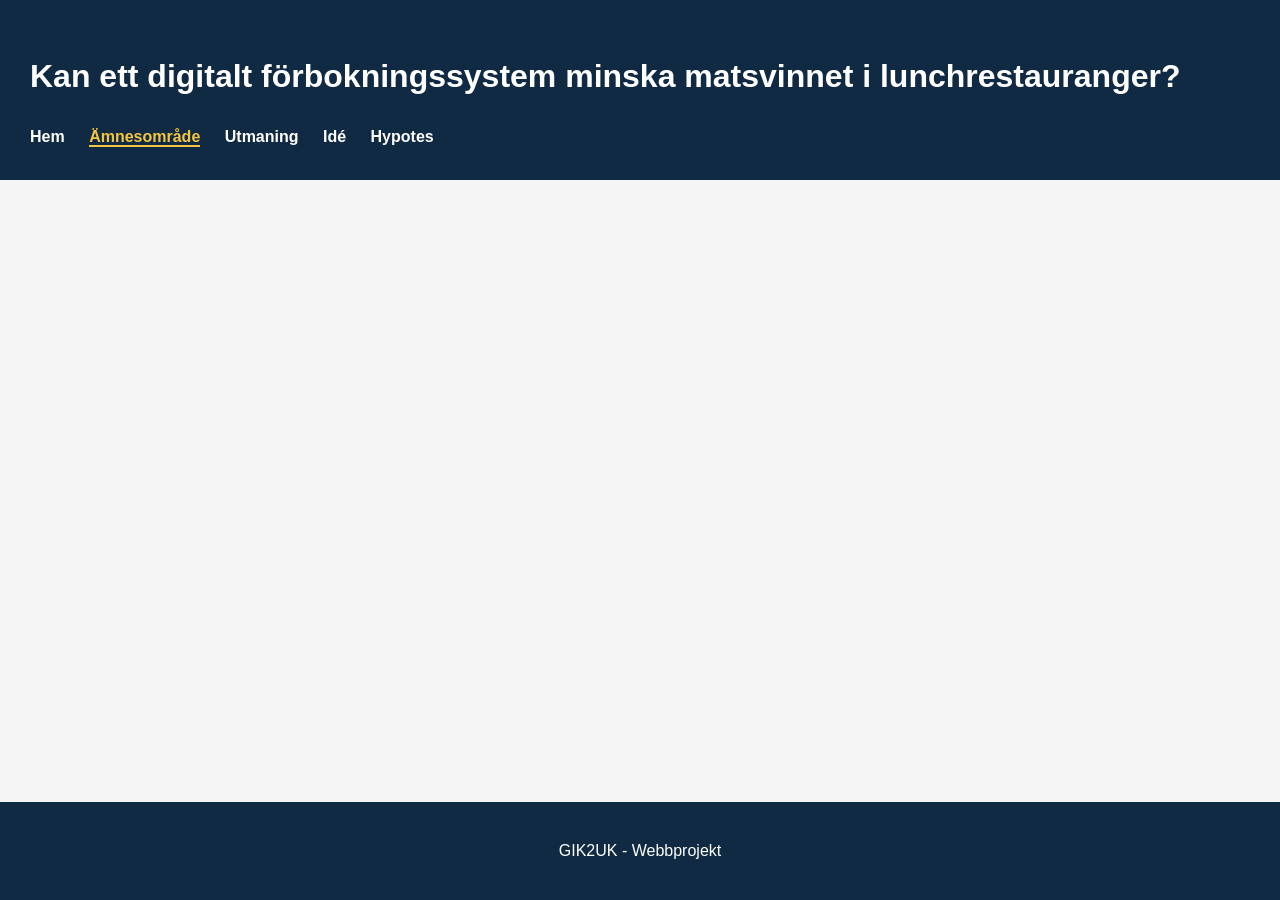
==== amnesomrode.html @ 66ff04b9 "lägger till projektfiler och ny layout" ====
<!doctype html>
<html lang="sv">
  <head>
    <meta charset="UTF-8" />
    <meta name="viewport" content="width=device-width, initial-scale=1.0" />
    <title>
      Ämnesområde - Minskat matsvinn
    </title>
    <link rel="stylesheet" href="style.css" />
  </head>
  <body>
    <header>
      <h1>
        Kan ett digitalt förbokningssystem minska matsvinnet i lunchrestauranger?
      </h1>
      <nav>
        <a href="index.html">Hem</a>
        <a href="amnesomrode.html" class="active">Ämnesområde</a>
        <a href="utmaning.html">Utmaning</a>
        <a href="ide.html">Idé</a>
        <a href="hypotes.html">Hypotes</a>
      </nav>
    </header>

    <main></main>

    <footer>
      <p>GIK2UK - Webbprojekt</p>
    </footer>
  </body>
</html>
---- style.css ----
body {
  margin: 0;
  font-family: Arial, sans-serif;
  background-color: #f5f5f5;
  color: #222222;
  line-height: 1.6;

  display: flex;
  flex-direction: column;
  min-height: 100vh;
}
header {
  background-color: #102a43;
  color: #ffffff;
  padding: 30px;
}
nav a {
  color: #ffffff;
  text-decoration: none;
  margin-right: 20px;
  font-weight: bold;
}

nav a:hover {
  color: #f4c542;
  text-decoration: underline;
}
nav a.active {
  color: #f4c542;
  border-bottom: 2px solid #f4c542;
}
main {
  max-width: 1000px;
  margin: 0 auto;
  padding: 30px 20px;

  flex: 1;
  width: 100%;
  box-sizing: border-box;
}
footer {
  background-color: #102a43;
  color: #ffffff;
  text-align: center;
  padding: 20px;
  margin-top: 40px;
}
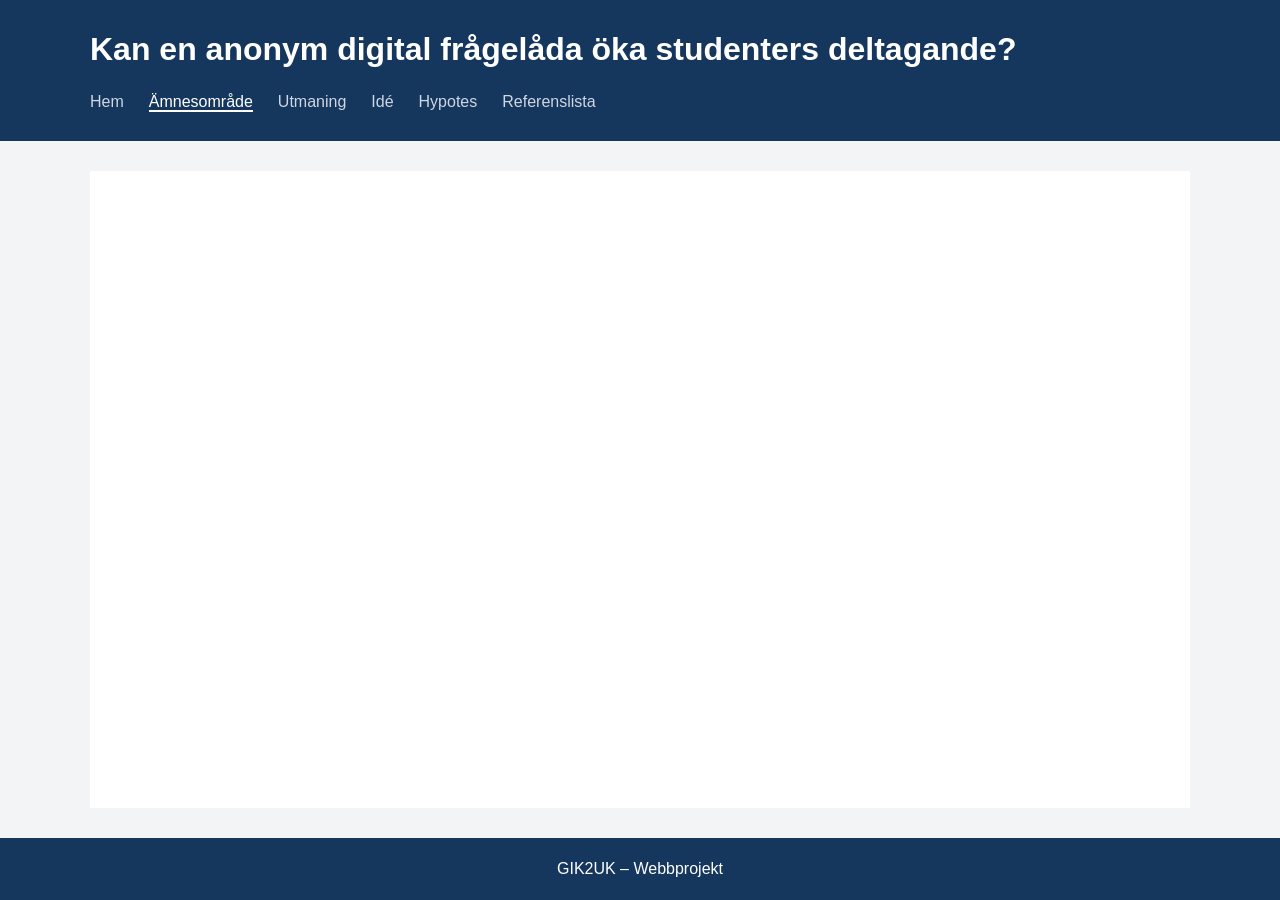
==== commit 6b9e3dcd: "updaterade filer enligt sematisk kodning" ====
--- a/amnesomrode.html
+++ b/amnesomrode.html
@@ -3,29 +3,32 @@
   <head>
     <meta charset="UTF-8" />
     <meta name="viewport" content="width=device-width, initial-scale=1.0" />
-    <title>
-      Ämnesområde - Minskat matsvinn
-    </title>
+    <title>Ämnesområde - Anonym digital frågelåda</title>
     <link rel="stylesheet" href="style.css" />
   </head>
+
   <body>
     <header>
-      <h1>
-        Kan ett digitalt förbokningssystem minska matsvinnet i lunchrestauranger?
-      </h1>
-      <nav>
-        <a href="index.html">Hem</a>
-        <a href="amnesomrode.html" class="active">Ämnesområde</a>
-        <a href="utmaning.html">Utmaning</a>
-        <a href="ide.html">Idé</a>
-        <a href="hypotes.html">Hypotes</a>
+      <h1>Kan en anonym digital frågelåda öka studenters deltagande?</h1>
+
+      <nav aria-label="Huvudnavigation">
+        <ul>
+          <li><a href="index.html">Hem</a></li>
+          <li>
+            <a href="amnesomrode.html" aria-current="page">Ämnesområde</a>
+          </li>
+          <li><a href="utmaning.html">Utmaning</a></li>
+          <li><a href="ide.html">Idé</a></li>
+          <li><a href="hypotes.html">Hypotes</a></li>
+          <li><a href="referenslista.html">Referenslista</a></li>
+        </ul>
       </nav>
     </header>
 
     <main></main>
 
     <footer>
-      <p>GIK2UK - Webbprojekt</p>
+      <p>GIK2UK – Webbprojekt</p>
     </footer>
   </body>
 </html>
--- a/style.css
+++ b/style.css
@@ -1,47 +1,185 @@
 body {
-  margin: 0;
-  font-family: Arial, sans-serif;
-  background-color: #f5f5f5;
-  color: #222222;
-  line-height: 1.6;
-
   display: flex;
   flex-direction: column;
   min-height: 100vh;
-}
-header {
-  background-color: #102a43;
-  color: #ffffff;
-  padding: 30px;
-}
-nav a {
-  color: #ffffff;
-  text-decoration: none;
-  margin-right: 20px;
-  font-weight: bold;
+  margin: 0;
+  background: #f3f4f6;
+  color: #222;
+  font-family: Arial, Helvetica, sans-serif;
 }
 
-nav a:hover {
-  color: #f4c542;
-  text-decoration: underline;
+header,
+footer {
+  background: #15365d;
+  color: white;
 }
-nav a.active {
-  color: #f4c542;
-  border-bottom: 2px solid #f4c542;
+
+header {
+  padding: 30px 40px;
 }
+
+header h1,
+nav,
 main {
-  max-width: 1000px;
-  margin: 0 auto;
-  padding: 30px 20px;
+  width: 100%;
+  max-width: 1100px;
+  box-sizing: border-box;
+  margin-right: auto;
+  margin-left: auto;
+}
 
+header h1 {
+  margin-top: 0;
+  margin-bottom: 25px;
+  font-size: 2rem;
+  line-height: 1.2;
+}
+
+nav ul {
+  display: flex;
+  flex-wrap: wrap;
+  gap: 15px 25px;
+  margin: 0;
+  padding: 0;
+  list-style: none;
+}
+
+nav a {
+  color: #cfd7e2;
+  text-decoration: none;
+}
+
+nav a:hover,
+nav a[aria-current="page"] {
+  color: white;
+}
+
+nav a[aria-current="page"] {
+  border-bottom: 2px solid white;
+}
+
+main {
   flex: 1;
-  width: 100%;
-  box-sizing: border-box;
+  margin-top: 30px;
+  margin-bottom: 30px;
+  padding: 35px;
+  background: white;
 }
+
+section {
+  margin-bottom: 30px;
+}
+
+h2,
+h3 {
+  color: #15365d;
+}
+
+h2 {
+  margin-top: 0;
+}
+
+h3 {
+  margin-top: 0;
+  margin-bottom: 8px;
+  font-size: 1.15rem;
+}
+
+p {
+  line-height: 1.6;
+}
+
+.sammanfattning,
+.problem-box,
+.konsekvens-box {
+  padding: 25px;
+  border-left: 6px solid #15365d;
+  background: #f0f4f8;
+}
+
+.sammanfattning ol,
+.references-page ol {
+  padding-left: 25px;
+}
+
+.sammanfattning li {
+  margin-bottom: 16px;
+  line-height: 1.6;
+}
+
+.sammanfattning li:last-child {
+  margin-bottom: 0;
+}
+
+.konsekvens-box {
+  border-left-color: #d9534f;
+  background: #fdf3f2;
+}
+
+article {
+  margin-bottom: 20px;
+}
+
+article:last-child {
+  margin-bottom: 0;
+}
+
+.rapport-bild {
+  margin: 25px 0;
+  text-align: center;
+}
+
+.rapport-bild img {
+  width: auto;
+  max-width: 100%;
+  max-height: 60vh;
+  height: auto;
+}
+
+.rapport-bild figcaption {
+  margin-top: 8px;
+  color: #555;
+  font-size: 0.9rem;
+}
+
+.references-page li {
+  margin-bottom: 20px;
+  line-height: 1.6;
+}
+
+.references-page .problem-box {
+  border-left-color: #d6a600;
+  background: #fff8d9;
+}
+
 footer {
-  background-color: #102a43;
-  color: #ffffff;
+  padding: 18px;
   text-align: center;
-  padding: 20px;
-  margin-top: 40px;
-}+}
+
+footer p {
+  margin: 0;
+}
+
+@media (max-width: 700px) {
+  header {
+    padding: 20px;
+  }
+
+  header h1 {
+    font-size: 1.5rem;
+  }
+
+  main {
+    width: calc(100% - 24px);
+    margin-top: 12px;
+    margin-bottom: 12px;
+    padding: 20px;
+  }
+
+  .sammanfattning,
+  .problem-box,
+  .konsekvens-box {
+    padding: 18px;
+  }
+}
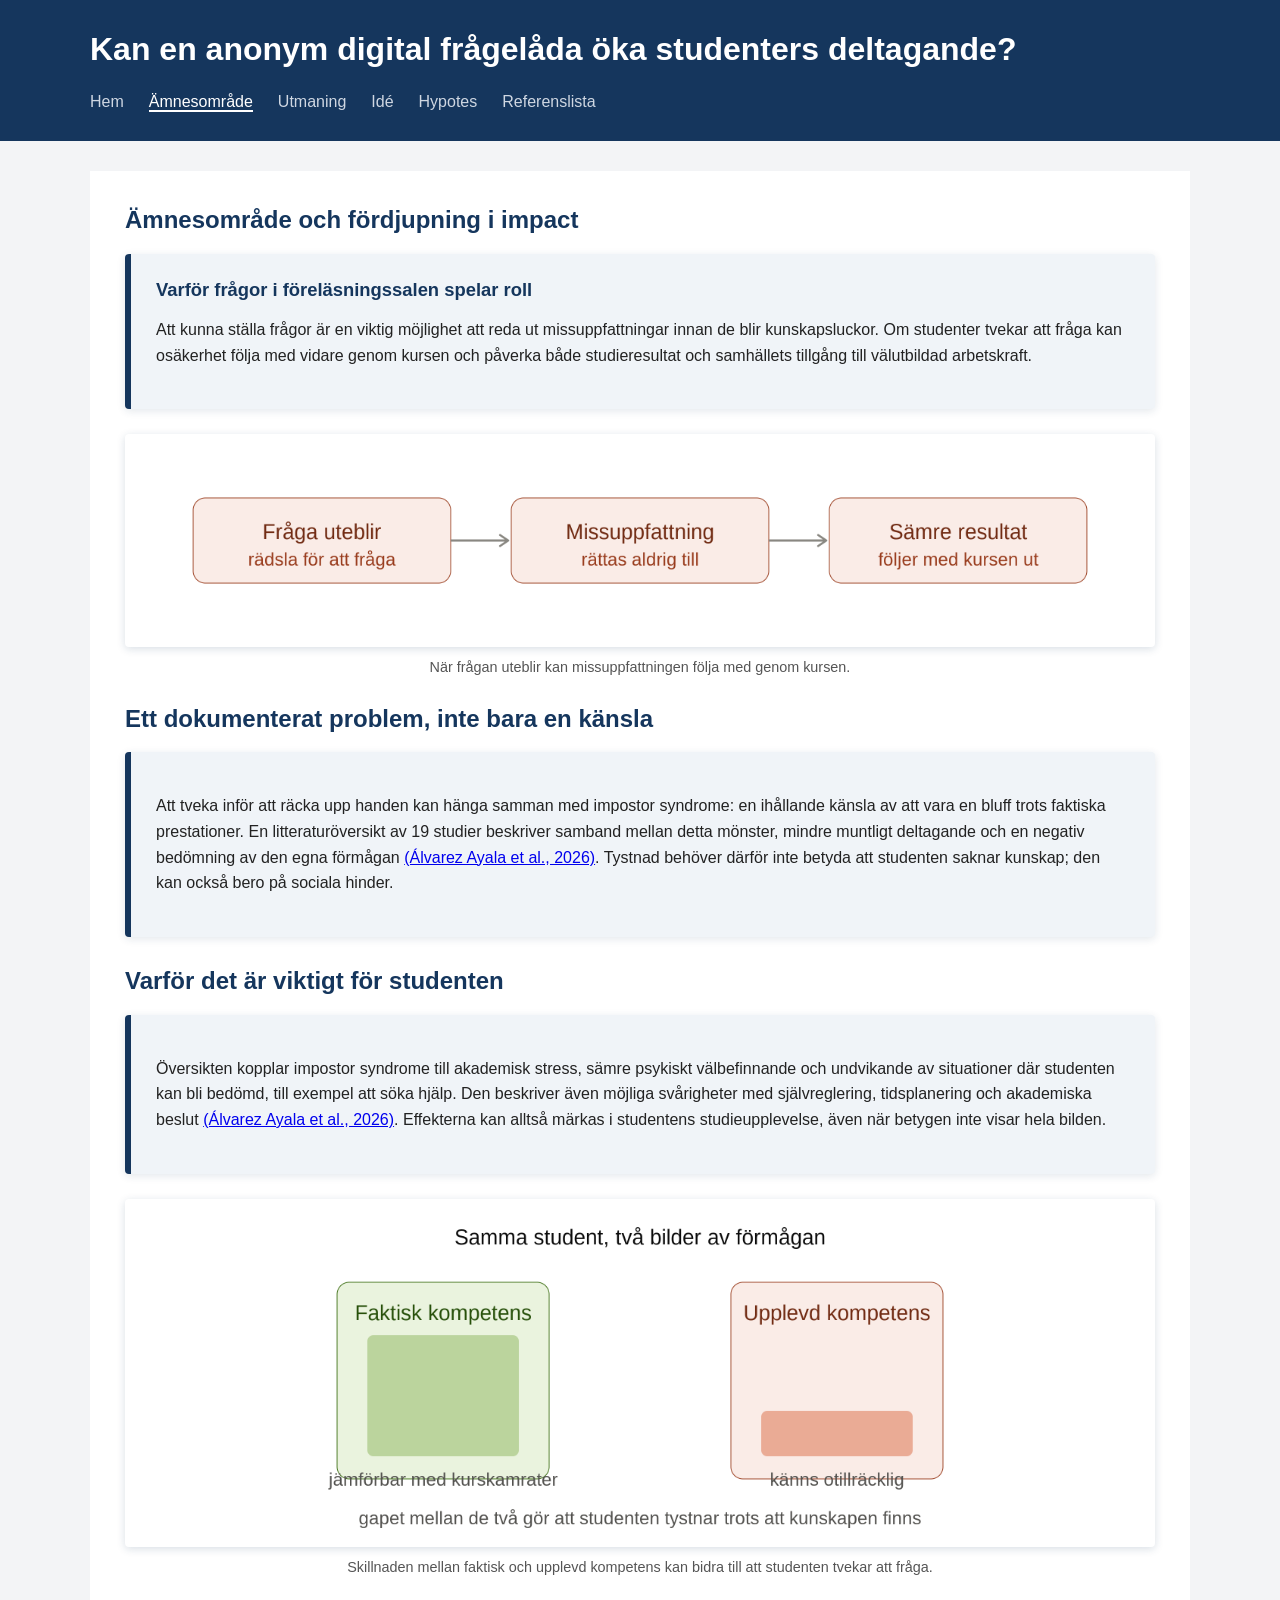
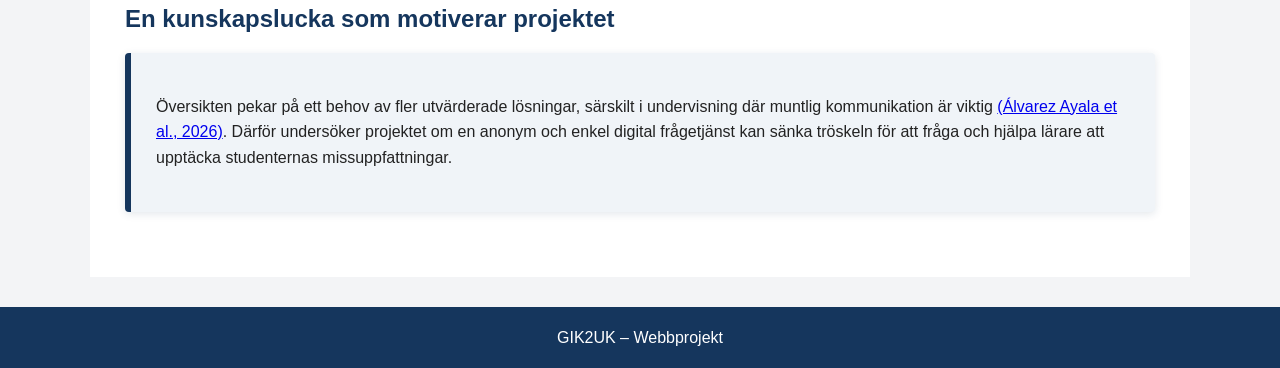
==== commit a35701da: "färdigt projekt" ====
--- a/amnesomrode.html
+++ b/amnesomrode.html
@@ -25,7 +25,92 @@
       </nav>
     </header>
 
-    <main></main>
+    <main class="amnesomrade-page">
+      <section>
+        <h2>Ämnesområde och fördjupning i impact</h2>
+
+        <article class="problem-box">
+          <h3>Varför frågor i föreläsningssalen spelar roll</h3>
+          <p>
+            Att kunna ställa frågor är en viktig möjlighet att reda ut
+            missuppfattningar innan de blir kunskapsluckor. Om studenter tvekar
+            att fråga kan osäkerhet följa med vidare genom kursen och påverka
+            både studieresultat och samhällets tillgång till välutbildad
+            arbetskraft.
+          </p>
+        </article>
+
+        <figure class="rapport-bild">
+          <img
+            src="fraga_uteblir_kedja.png"
+            alt="Kedja som visar hur en utebliven fråga kan leda till en missuppfattning och sämre resultat"
+          />
+          <figcaption>
+            När frågan uteblir kan missuppfattningen följa med genom kursen.
+          </figcaption>
+        </figure>
+      </section>
+
+      <section>
+        <h2>Ett dokumenterat problem, inte bara en känsla</h2>
+        <article class="problem-box">
+          <p>
+            Att tveka inför att räcka upp handen kan hänga samman med impostor
+            syndrome: en ihållande känsla av att vara en bluff trots faktiska
+            prestationer. En litteraturöversikt av 19 studier beskriver samband
+            mellan detta mönster, mindre muntligt deltagande och en negativ
+            bedömning av den egna förmågan
+            <a href="referenslista.html#alvarez-ayala-2026"
+              >(Álvarez Ayala et al., 2026)</a
+            >. Tystnad behöver därför inte betyda att studenten saknar kunskap;
+            den kan också bero på sociala hinder.
+          </p>
+        </article>
+      </section>
+
+      <section>
+        <h2>Varför det är viktigt för studenten</h2>
+        <article class="problem-box">
+          <p>
+            Översikten kopplar impostor syndrome till akademisk stress, sämre
+            psykiskt välbefinnande och undvikande av situationer där studenten
+            kan bli bedömd, till exempel att söka hjälp. Den beskriver även
+            möjliga svårigheter med självreglering, tidsplanering och akademiska
+            beslut
+            <a href="referenslista.html#alvarez-ayala-2026"
+              >(Álvarez Ayala et al., 2026)</a
+            >. Effekterna kan alltså märkas i studentens studieupplevelse, även
+            när betygen inte visar hela bilden.
+          </p>
+        </article>
+
+        <figure class="rapport-bild">
+          <img
+            src="kompetensgap.png"
+            alt="Jämförelse mellan studentens faktiska kompetens och upplevda kompetens"
+          />
+          <figcaption>
+            Skillnaden mellan faktisk och upplevd kompetens kan bidra till att
+            studenten tvekar att fråga.
+          </figcaption>
+        </figure>
+      </section>
+
+      <section>
+        <h2>En kunskapslucka som motiverar projektet</h2>
+        <article class="problem-box">
+          <p>
+            Översikten pekar på ett behov av fler utvärderade lösningar,
+            särskilt i undervisning där muntlig kommunikation är viktig
+            <a href="referenslista.html#alvarez-ayala-2026"
+              >(Álvarez Ayala et al., 2026)</a
+            >. Därför undersöker projektet om en anonym och enkel digital
+            frågetjänst kan sänka tröskeln för att fråga och hjälpa lärare att
+            upptäcka studenternas missuppfattningar.
+          </p>
+        </article>
+      </section>
+    </main>
 
     <footer>
       <p>GIK2UK – Webbprojekt</p>
--- a/style.css
+++ b/style.css
@@ -1,3 +1,4 @@
+/* Grundlayout och färger för hela webbplatsen. */
 body {
   display: flex;
   flex-direction: column;
@@ -8,6 +9,7 @@
   font-family: Arial, Helvetica, sans-serif;
 }
 
+/* Gemensam bakgrund på sidhuvud och sidfot. */
 header,
 footer {
   background: #15365d;
@@ -18,6 +20,7 @@
   padding: 30px 40px;
 }
 
+/* Håller innehållet centrerat och begränsar dess bredd. */
 header h1,
 nav,
 main {
@@ -35,6 +38,7 @@
   line-height: 1.2;
 }
 
+/* Menyn ligger på en rad när det finns plats och radbryts annars. */
 nav ul {
   display: flex;
   flex-wrap: wrap;
@@ -58,6 +62,7 @@
   border-bottom: 2px solid white;
 }
 
+/* Huvudyta som växer för att hålla sidfoten längst ner. */
 main {
   flex: 1;
   margin-top: 30px;
@@ -89,12 +94,15 @@
   line-height: 1.6;
 }
 
+/* Samma grundutseende används för abstract och innehållsboxar. */
 .sammanfattning,
 .problem-box,
 .konsekvens-box {
   padding: 25px;
   border-left: 6px solid #15365d;
   background: #f0f4f8;
+  border-radius: 4px;
+  box-shadow: 0 2px 8px rgba(21, 54, 93, 0.12);
 }
 
 .sammanfattning ol,
@@ -124,6 +132,7 @@
   margin-bottom: 0;
 }
 
+/* Anpassar bildstorlek och bildtext för olika skärmar. */
 .rapport-bild {
   margin: 25px 0;
   text-align: center;
@@ -134,6 +143,8 @@
   max-width: 100%;
   max-height: 60vh;
   height: auto;
+  border-radius: 4px;
+  box-shadow: 0 2px 8px rgba(21, 54, 93, 0.16);
 }
 
 .rapport-bild figcaption {
@@ -147,6 +158,7 @@
   line-height: 1.6;
 }
 
+/* Referenser markeras med en gul variant av innehållsboxen. */
 .references-page .problem-box {
   border-left-color: #d6a600;
   background: #fff8d9;
@@ -161,6 +173,7 @@
   margin: 0;
 }
 
+/* Förenklar mellanrum och textstorlek på mindre skärmar. */
 @media (max-width: 700px) {
   header {
     padding: 20px;
